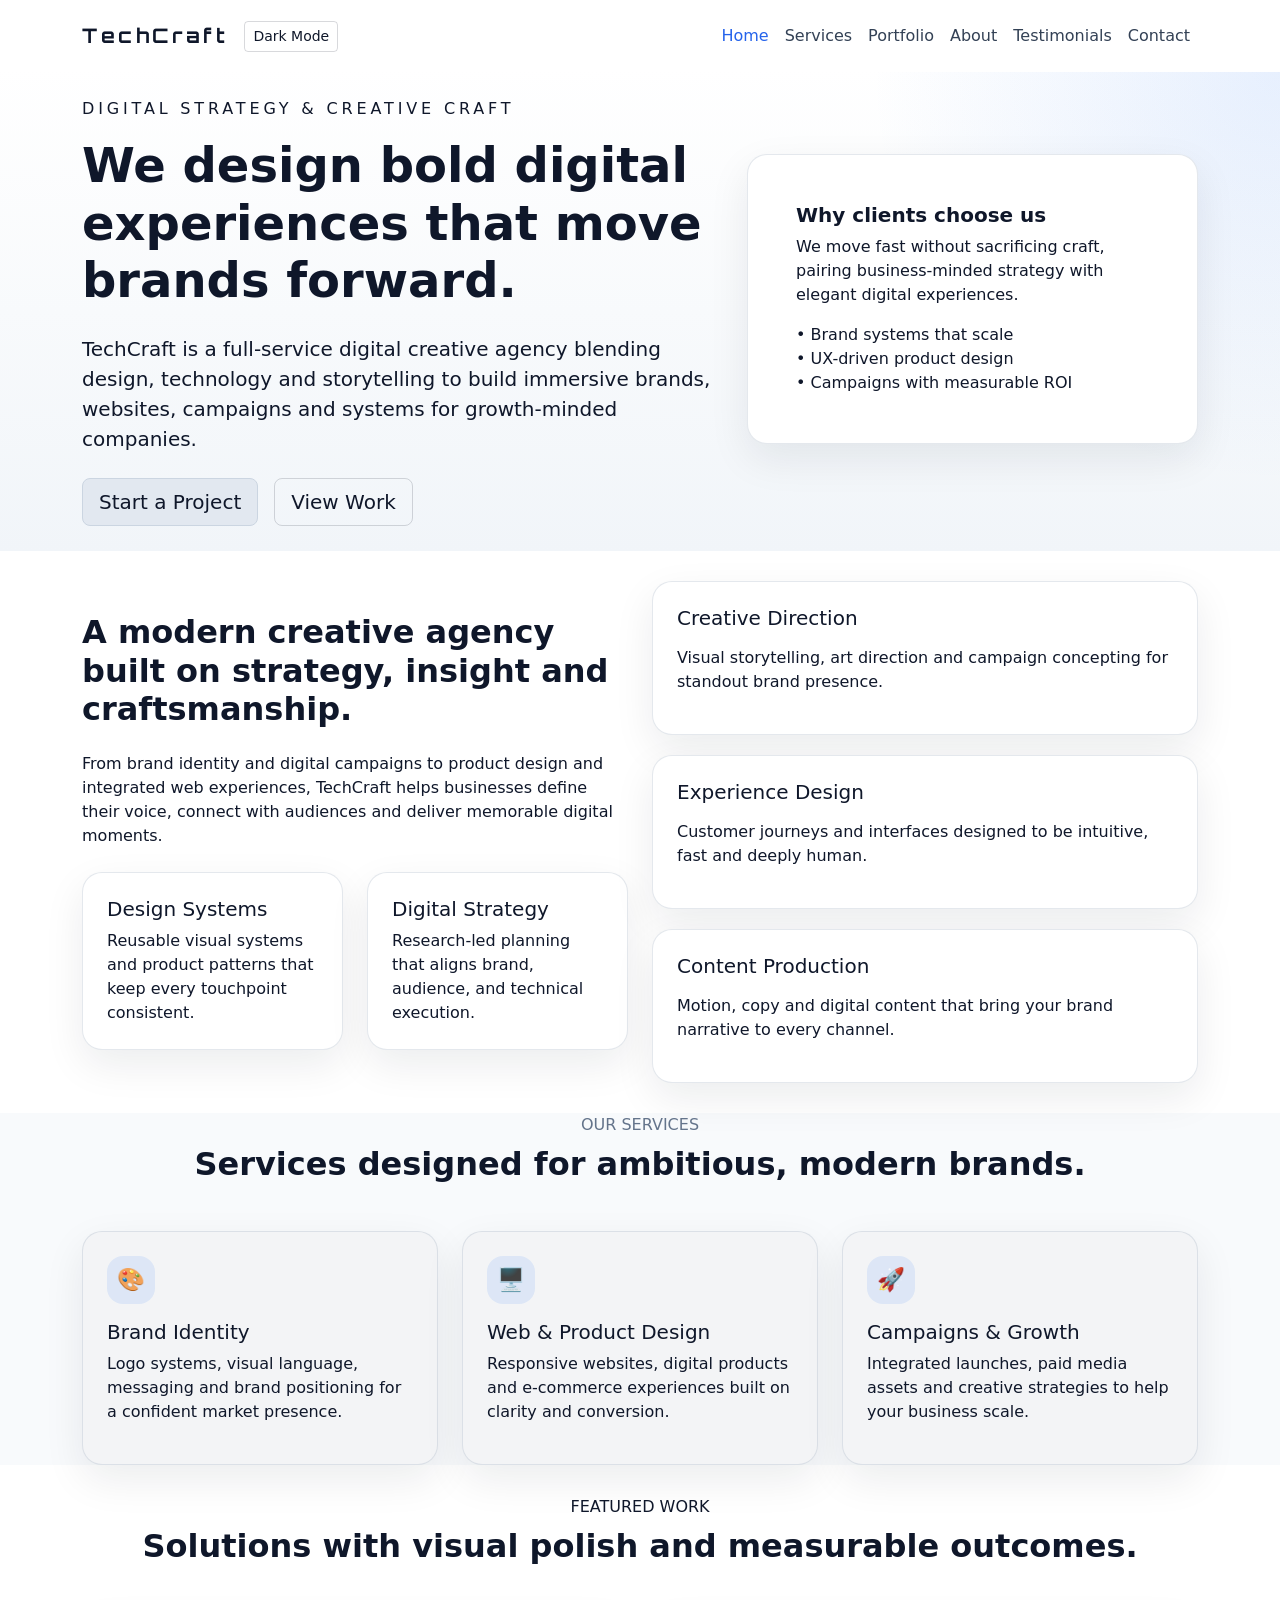
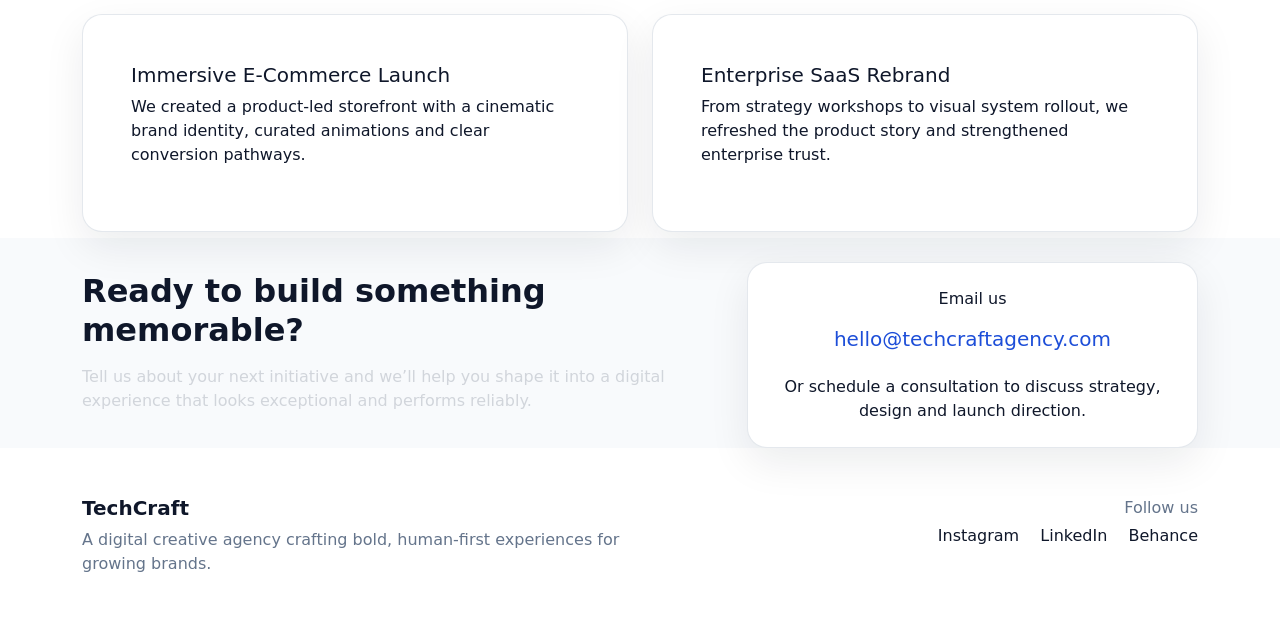
==== index.html @ 0f775f2a "Update navigation links to point to specific HTML files for consistency" ====
<!DOCTYPE html>
<html lang="en">

<head>
  <meta charset="UTF-8">
  <meta name="viewport" content="width=device-width, initial-scale=1.0">

  <title>TechCraft | Digital Creative Agency</title>

  <link rel="stylesheet" href="styles.css">
  <link rel="stylesheet" href="https://cdn.jsdelivr.net/npm/bootstrap@5.3.3/dist/css/bootstrap.min.css" />
  <link rel="preconnect" href="https://fonts.googleapis.com" />
  <link rel="preconnect" href="https://fonts.gstatic.com" crossorigin />
  <link href="https://fonts.googleapis.com/css2?family=Orbitron:wght@400;700;900&family=Inter:wght@400;500;600&display=swap" rel="stylesheet" />
</head>

<body>
  <header class="navbar navbar-expand-lg navbar-dark bg-dark py-3">
    <div class="container">
      <a class="navbar-brand fw-bold text-white" href="#">TechCraft</a>
      <button id="theme-toggle" class="btn btn-outline-light btn-sm me-3" type="button">Light Mode</button>
      <button class="navbar-toggler" type="button" data-bs-toggle="collapse" data-bs-target="#navbarNav" aria-controls="#navbarNav" aria-expanded="false" aria-label="Toggle navigation">
        <span class="navbar-toggler-icon"></span>
      </button>
      <div class="collapse navbar-collapse" id="navbarNav">
        <ul class="navbar-nav ms-auto">
          <li class="nav-item">
            <a class="nav-link active" href="#">Home</a>
          </li>
          <li class="nav-item">
            <a class="nav-link" href="services.html">Services</a>
          </li>
          <li class="nav-item">
            <a class="nav-link" href="portfolio.html">Portfolio</a>
          </li>
          <li class="nav-item">
            <a class="nav-link" href="about.html">About</a>
          </li>
          <li class="nav-item">
            <a class="nav-link" href="testimonials.html">Testimonials</a>
          </li>
          <li class="nav-item">
            <a class="nav-link" href="contacts.html">Contact</a>
          </li>
        </ul>
      </div>
    </div>
  </header>

  <main>
    <section class="hero text-white">
      <div class="container py-6">
        <div class="row align-items-center">
          <div class="col-lg-7">
            <p class="text-uppercase letter-spacing-2 mb-3 text-secondary" style="padding-top: 25px; ">Digital Strategy & Creative Craft</p>
            <h1 class="display-5 fw-bold mb-4">We design bold digital experiences that move brands forward.</h1>
            <p class="lead mb-4">TechCraft is a full-service digital creative agency blending design, technology and storytelling to build immersive brands, websites, campaigns and systems for growth-minded companies.</p>
            <div class="d-flex gap-3 flex-column flex-sm-row" style="padding-bottom: 25px; ">
              <a href="#contact" class="btn btn-primary btn-lg">Start a Project</a>
              <a href="#portfolio" class="btn btn-outline-light btn-lg">View Work</a>
            </div>
          </div>
          <div class="col-lg-5 mt-5 mt-lg-0">
            <div class="tile floating p-5 text-dark" >
              <h5 class="fw-semibold">Why clients choose us</h5>
              <p>We move fast without sacrificing craft, pairing business-minded strategy with elegant digital experiences.</p>
              <ul class="list-unstyled mb-0">
                <li>• Brand systems that scale</li>
                <li>• UX-driven product design</li>
                <li>• Campaigns with measurable ROI</li>
              </ul>
            </div>
          </div>
        </div>
      </div>
    </section>

    <section id="about" class="bg-white">
      <div class="container">
        <div class="row align-items-center gy-5">
          <div class="col-lg-6">
            <h2 class="fw-bold mb-4">A modern creative agency built on strategy, insight and craftsmanship.</h2>
            <p class="mb-4">From brand identity and digital campaigns to product design and integrated web experiences, TechCraft helps businesses define their voice, connect with audiences and deliver memorable digital moments.</p>
            <div class="row g-4">
              <div class="col-md-6">
                <div class="tile p-4">
                  <h5 class="mb-2">Design Systems</h5>
                  <p class="mb-0">Reusable visual systems and product patterns that keep every touchpoint consistent.</p>
                </div>
              </div>
              <div class="col-md-6">
                <div class="tile p-4">
                  <h5 class="mb-2">Digital Strategy</h5>
                  <p class="mb-0">Research-led planning that aligns brand, audience, and technical execution.</p>
                </div>
              </div>
            </div>
          </div>
          <div class="col-lg-6">
            <div class="featured-tiles">
              <div class="tile p-4">
                <h5 class="mb-3">Creative Direction</h5>
                <p>Visual storytelling, art direction and campaign concepting for standout brand presence.</p>
              </div>
              <div class="tile p-4">
                <h5 class="mb-3">Experience Design</h5>
                <p>Customer journeys and interfaces designed to be intuitive, fast and deeply human.</p>
              </div>
              <div class="tile p-4">
                <h5 class="mb-3">Content Production</h5>
                <p>Motion, copy and digital content that bring your brand narrative to every channel.</p>
              </div>
            </div>
          </div>
        </div>
      </div>
    </section>
  
  
    
    <section id="services" class="bg-light">
      <div class="container">
        <div class="text-center mb-5">
          <p class="text-uppercase text-secondary mb-2">Our services</p>
          <h2 class="fw-bold">Services designed for ambitious, modern brands.</h2>
        </div>
        <div class="row gy-4">
          <div class="col-lg-4">
            <div class="tile service-card h-100 p-4">
              <div class="mb-3 icon">🎨</div>
              <h5>Brand Identity</h5>
              <p>Logo systems, visual language, messaging and brand positioning for a confident market presence.</p>
            </div>
          </div>
          <div class="col-lg-4">
            <div class="tile service-card h-100 p-4">
              <div class="mb-3 icon">🖥️</div>
              <h5>Web & Product Design</h5>
              <p>Responsive websites, digital products and e-commerce experiences built on clarity and conversion.</p>
            </div>
          </div>
          <div class="col-lg-4">
            <div class="tile service-card h-100 p-4">
              <div class="mb-3 icon">🚀</div>
              <h5>Campaigns & Growth</h5>
              <p>Integrated launches, paid media assets and creative strategies to help your business scale.</p>
            </div>
          </div>
        </div>
      </div>
    </section>

    <section id="portfolio" class="bg-white">
      <div class="container">
        <div class="text-center mb-5">
          <p class="text-uppercase text-secondary mb-2">Featured work</p>
          <h2 class="fw-bold">Solutions with visual polish and measurable outcomes.</h2>
        </div>
        <div class="row g-4">
          <div class="col-md-6">
            <div class="tile p-5">
              <h5>Immersive E-Commerce Launch</h5>
              <p>We created a product-led storefront with a cinematic brand identity, curated animations and clear conversion pathways.</p>
            </div>
          </div>
          <div class="col-md-6">
            <div class="tile p-5">
              <h5>Enterprise SaaS Rebrand</h5>
              <p>From strategy workshops to visual system rollout, we refreshed the product story and strengthened enterprise trust.</p>
            </div>
          </div>
        </div>
      </div>
    </section>

    <section id="contact" class="bg-light">
      <div class="container">
        <div class="row align-items-center gy-4">
          <div class="col-lg-7">
            <h2 class="fw-bold mb-3">Ready to build something memorable?</h2>
            <p class="mb-4">Tell us about your next initiative and we’ll help you shape it into a digital experience that looks exceptional and performs reliably.</p>
          </div>
          <div class="col-lg-5">
            <div class="tile p-4 text-center">
              <p class="mb-3 text-secondary">Email us</p>
              <a href="mailto:hello@techcraftagency.com" class="d-block h5 text-decoration-none">hello@techcraftagency.com</a>
              <p class="mt-4 mb-0">Or schedule a consultation to discuss strategy, design and launch direction.</p>
            </div>
          </div>
        </div>
      </div>
    </section>
  </main>

  <footer class="py-5 bg-dark text-white">
    <div class="container">
      <div class="row gy-4">
        <div class="col-md-6">
          <h5 class="fw-bold">TechCraft</h5>
          <p class="text-secondary mb-0">A digital creative agency crafting bold, human-first experiences for growing brands.</p>
        </div>
        <div class="col-md-6 text-md-end">
          <p class="mb-1 text-secondary">Follow us</p>
          <a href="#" class="text-white text-decoration-none me-3">Instagram</a>
          <a href="#" class="text-white text-decoration-none me-3">LinkedIn</a>
          <a href="#" class="text-white text-decoration-none">Behance</a>
        </div>
      </div>
    </div>
  </footer>

  <script src="theme.js"></script>
  <script src="https://cdn.jsdelivr.net/npm/bootstrap@5.3.3/dist/js/bootstrap.bundle.min.js"></script>
</body>

</html>
---- styles.css ----
:root {
  font-family: 'Inter', sans-serif;
  background-color: #090b13;
  color: #eef2ff;
}

html, body {
  margin: 0;
  padding: 0;
  min-height: 100%;
}

body {
  background: linear-gradient(180deg, #05070f 0%, #111827 100%);
}

.navbar-brand {
  font-family: 'Orbitron', sans-serif;
  letter-spacing: 0.18em;
}

.hero {
  background: linear-gradient(180deg, rgba(15, 23, 42, 0.96), rgba(7, 10, 20, 0.95));
  position: relative;
  overflow: hidden;
}

.hero::before {
  content: "";
  position: absolute;
  inset: 0;
  background: radial-gradient(circle at top right, rgba(56, 189, 248, 0.16), transparent 30%);
  pointer-events: none;
}

.hero .container {
  position: relative;
  z-index: 1;
}

body {
  color: #e2e8f0;
}

h1, h2, h3, h4, h5, h6 {
  color: #f8fafc;
}

p, li, a {
  color: #d1d5db;
}

a {
  color: #3b82f6;
}

a:hover {
  color: #60a5fa;
}

.letter-spacing-2 {
  letter-spacing: 0.24em;
}

.tile {
  background: rgba(255, 255, 255, 0.08);
  border: 1px solid rgba(255, 255, 255, 0.08);
  border-radius: 1.25rem;
  box-shadow: 0 30px 70px rgba(15, 23, 42, 0.25);
}

.tile p,
.tile h5 {
  color: #f8fafc;
}

.tile.floating {
  transform: translateY(-12px);
  transition: transform 0.35s ease;
}

.tile.floating:hover {
  transform: translateY(-18px);
}

.featured-tiles {
  display: grid;
  gap: 1.25rem;
}

.service-card {
  background: linear-gradient(180deg, rgba(255, 255, 255, 0.08), rgba(255, 255, 255, 0.05));
}

.service-card h5,
.service-card p {
  color: #e5e7eb;
}

.icon {
  background: rgba(59, 130, 246, 0.12);
  display: inline-flex;
  align-items: center;
  justify-content: center;
  width: 3rem;
  height: 3rem;
  border-radius: 1rem;
  font-size: 1.4rem;
}

.bg-light {
  background-color: #0f172a !important;
}

.bg-white {
  background-color: transparent !important;
  padding-bottom: 30px;
  padding-top: 30px;
}

.bg-white,
.bg-white h1,
.bg-white h2,
.bg-white h3,
.bg-white h4,
.bg-white h5,
.bg-white h6,
.bg-white p,
.bg-white li,
.bg-white a,
.bg-white .text-secondary,
.bg-white .tile p,
.bg-white .tile h5 {
  color: #0f172a !important;
}

.text-secondary {
  color: #94a3b8 !important;
}

footer {
  background: #020617;
}

footer a {
  color: #ffffff;
}

footer a:hover {
  color: #60a5fa;
}

.light-mode {
  background: linear-gradient(180deg, #f8fafc 0%, #e2e8f0 100%);
  color: #0f172a;
}

.light-mode .hero {
  background: linear-gradient(180deg, rgba(255, 255, 255, 0.98), rgba(241, 245, 249, 0.95));
}

.light-mode .hero::before {
  background: radial-gradient(circle at top right, rgba(59, 130, 246, 0.12), transparent 30%);
}

.light-mode .navbar,
.light-mode .footer,
.light-mode .bg-dark {
  background-color: #ffffff !important;
}

.light-mode .navbar-brand,
.light-mode .nav-link,
.light-mode .text-white {
  color: #0f172a !important;
}

.light-mode .nav-link.active {
  color: #2563eb !important;
}

.light-mode .nav-link {
  color: #334155 !important;
}

.light-mode .hero,
.light-mode .hero .lead,
.light-mode .hero h1,
.light-mode .hero p,
.light-mode .hero li,
.light-mode .hero .btn-primary {
  color: #0f172a !important;
}

.light-mode .hero .btn-primary {
  background-color: #e2e8f0;
  border-color: #cbd5e1;
  color: #0f172a !important;
}

.light-mode .hero .btn-primary:hover {
  background-color: #d1d5db;
}

.light-mode .bg-white,
.light-mode .bg-white p,
.light-mode .bg-white h1,
.light-mode .bg-white h2,
.light-mode .bg-white h3,
.light-mode .bg-white h4,
.light-mode .bg-white h5,
.light-mode .bg-white h6,
.light-mode .bg-white li,
.light-mode .bg-white span {
  color: #0f172a !important;
}

.light-mode .tile {
  background: #ffffff;
  border-color: rgba(148, 163, 184, 0.25);
  box-shadow: 0 15px 40px rgba(15, 23, 42, 0.08);
}

.light-mode .tile p,
.light-mode .tile h5 {
  color: #0f172a;
}

.light-mode .service-card {
  background: #f3f4f6;
}

.light-mode .text-secondary {
  color: #64748b !important;
}

.light-mode a {
  color: #1d4ed8;
}

.light-mode a:hover {
  color: #2563eb;
}

.light-mode .btn-outline-light {
  color: #0f172a;
  border-color: rgba(15, 23, 42, 0.16);
}

.light-mode .btn-outline-light:hover {
  background-color: rgba(15, 23, 42, 0.06);
}

.light-mode .bg-light {
  background-color: #f8fafc !important;
}

.light-mode .bg-white {
  background-color: #ffffff !important;
}

.light-mode .bg-white h1,
.light-mode .bg-white h2,
.light-mode .bg-white h3,
.light-mode .bg-white h4,
.light-mode .bg-white h5,
.light-mode .bg-white h6,
.light-mode .bg-white p,
.light-mode .bg-white li,
.light-mode .bg-white a,
.light-mode .bg-white .text-secondary,
.light-mode .bg-white .tile p,
.light-mode .bg-white .tile h5,
.light-mode .bg-white .lead,
.light-mode .bg-white .display-5 {
  color: #0f172a !important;
}

.light-mode .bg-white .tile {
  background: #ffffff;
}

.light-mode .tile p,
.light-mode .tile h5 {
  color: #0f172a !important;
}

.light-mode footer {
  background: #020617;
}

.btn-primary {
  background-color: #2563eb;
  border-color: #2563eb;
}

.btn-outline-light {
  color: #f8fafc;
  border-color: rgba(248, 250, 252, 0.32);
}

.btn-outline-light:hover {
  background-color: rgba(248, 250, 252, 0.08);
}

.container .row align-items-center gy-5 {
    color: #000000;
    
}



@media (max-width: 767px) {
  .hero {
    padding-top: 3rem;
    padding-bottom: 3rem;
  }
}
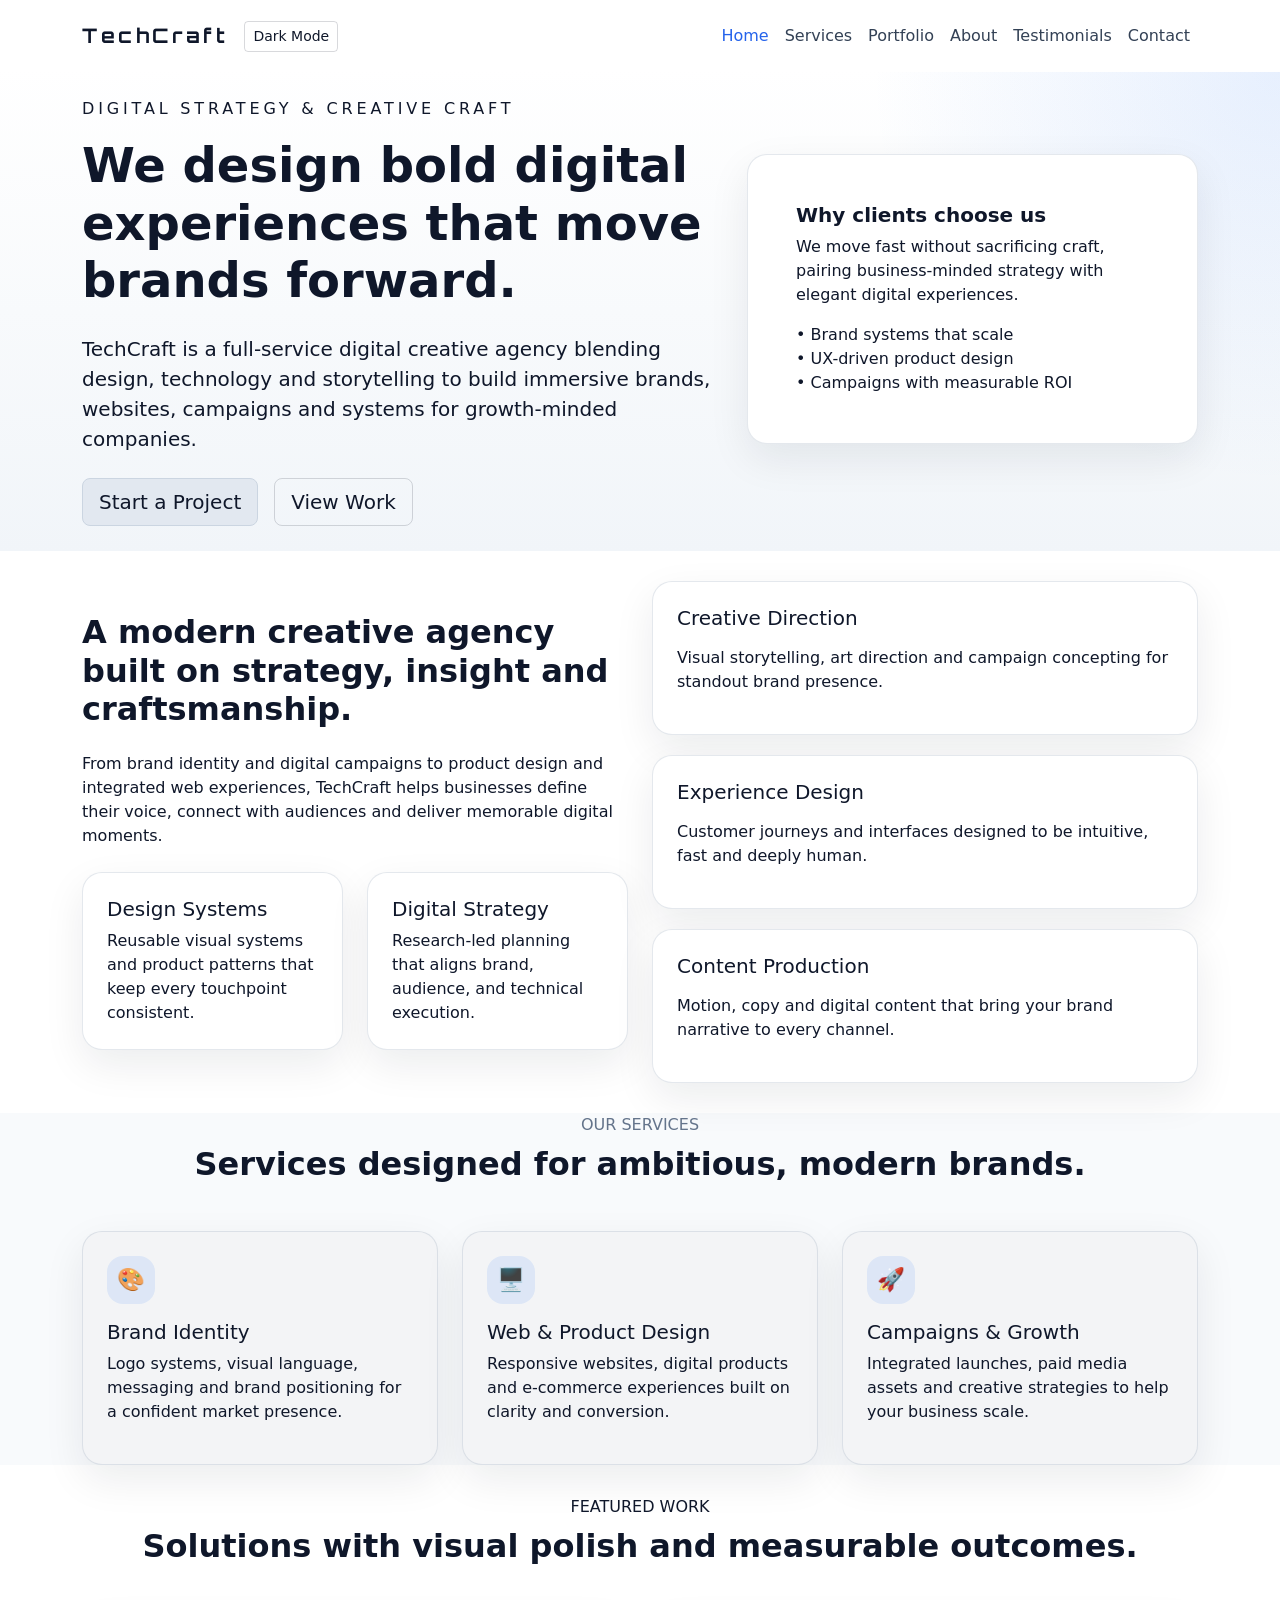
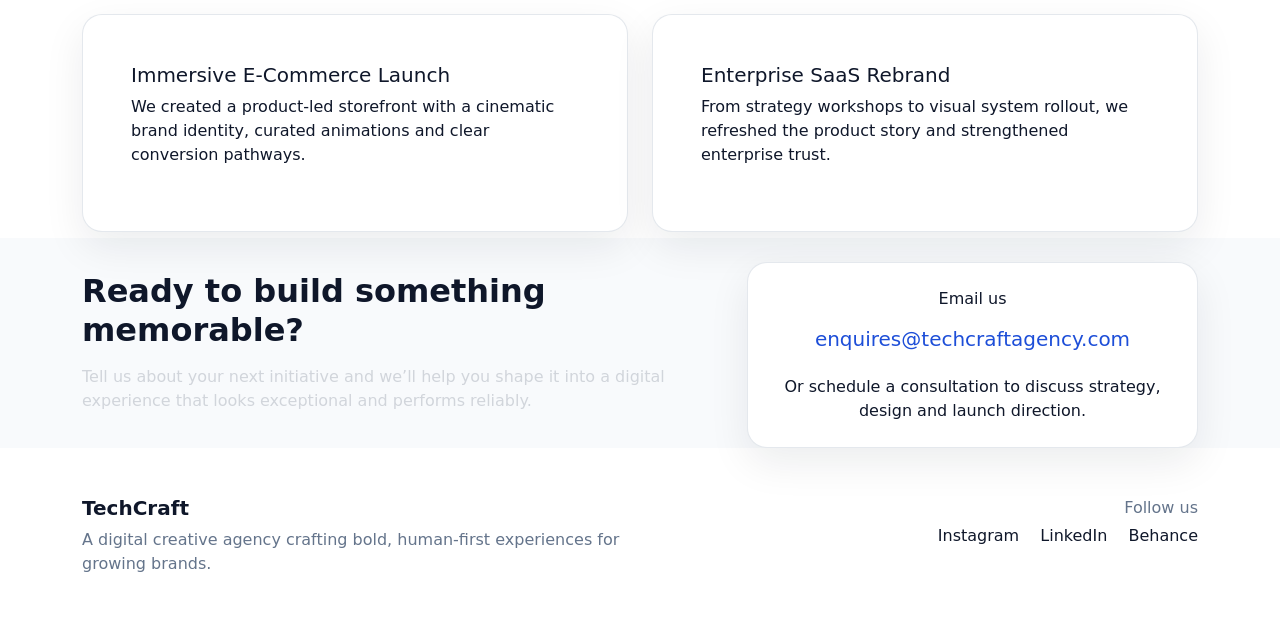
==== commit 3bcb65f4: "Update contact email address for inquiries" ====
--- a/index.html
+++ b/index.html
@@ -183,7 +183,7 @@
           <div class="col-lg-5">
             <div class="tile p-4 text-center">
               <p class="mb-3 text-secondary">Email us</p>
-              <a href="mailto:hello@techcraftagency.com" class="d-block h5 text-decoration-none">hello@techcraftagency.com</a>
+              <a href="mailto:enquires@techcraftagency.com" class="d-block h5 text-decoration-none">enquires@techcraftagency.com</a>
               <p class="mt-4 mb-0">Or schedule a consultation to discuss strategy, design and launch direction.</p>
             </div>
           </div>
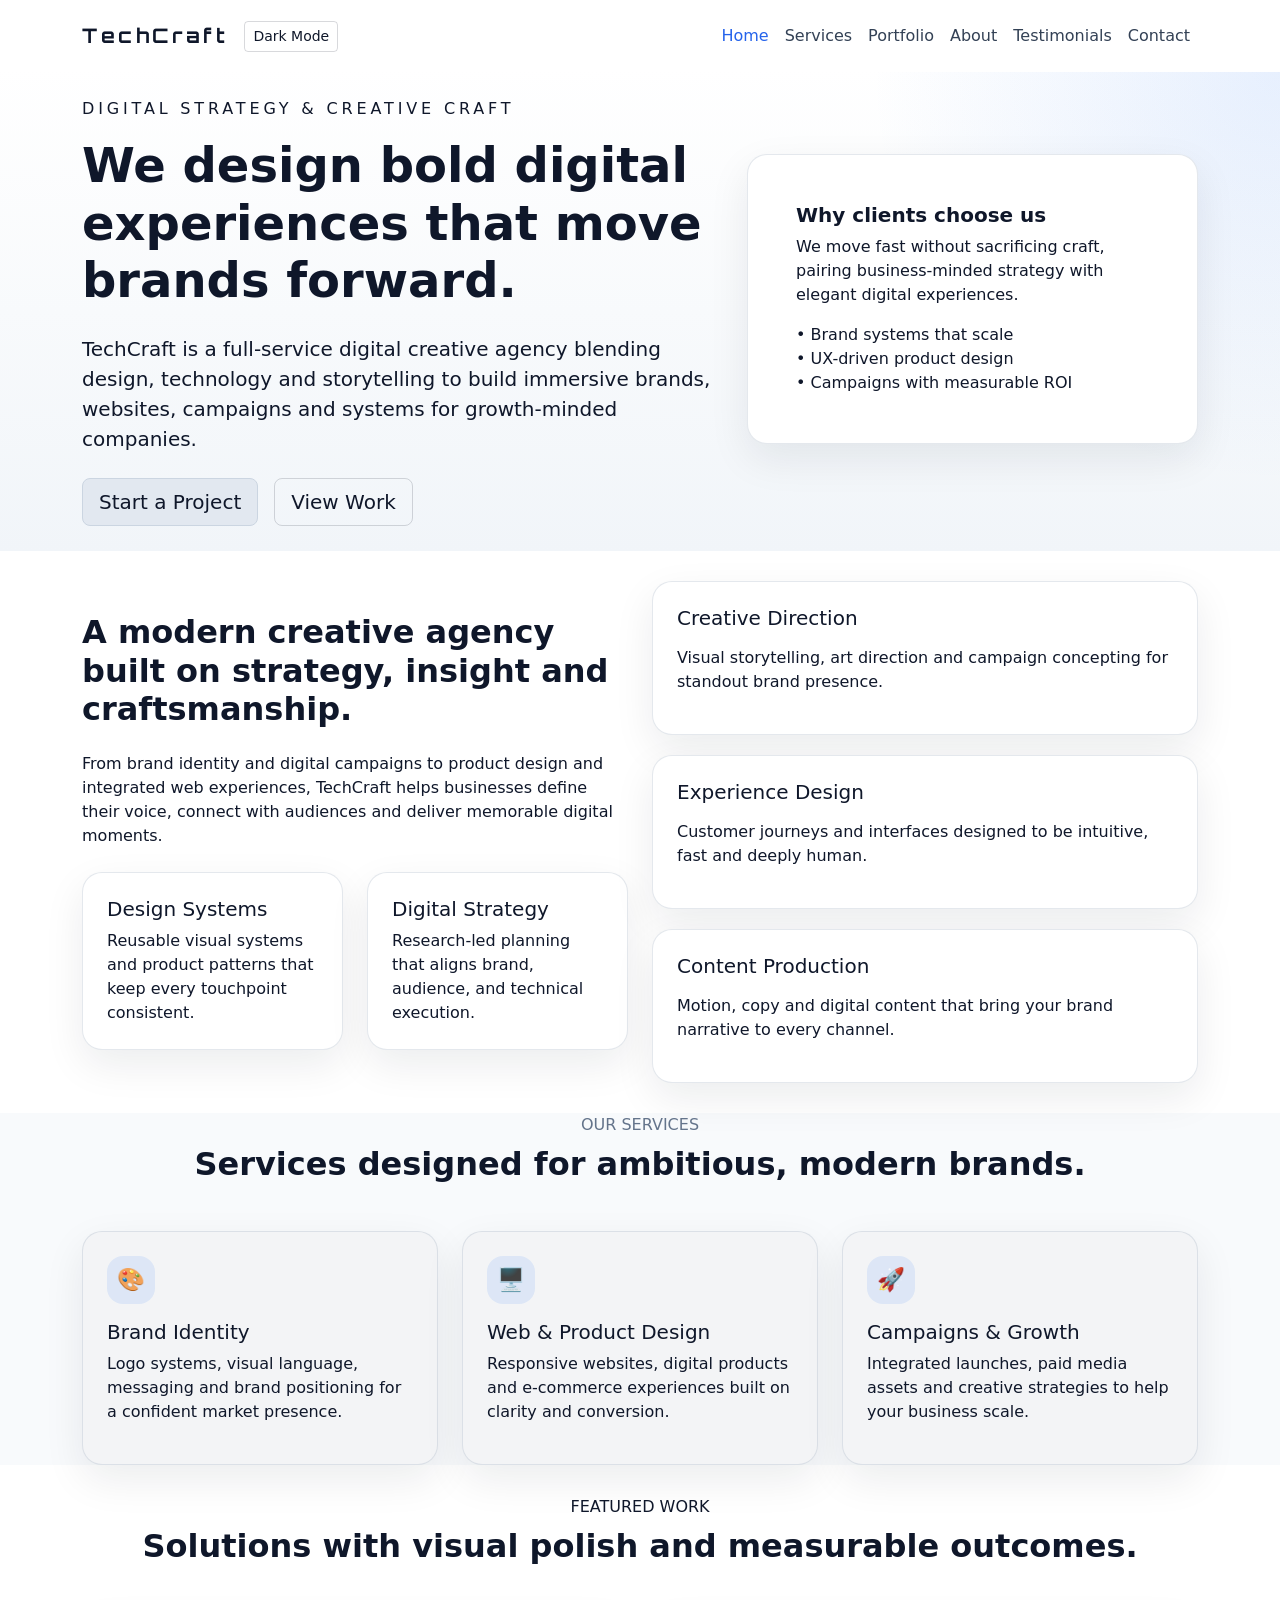
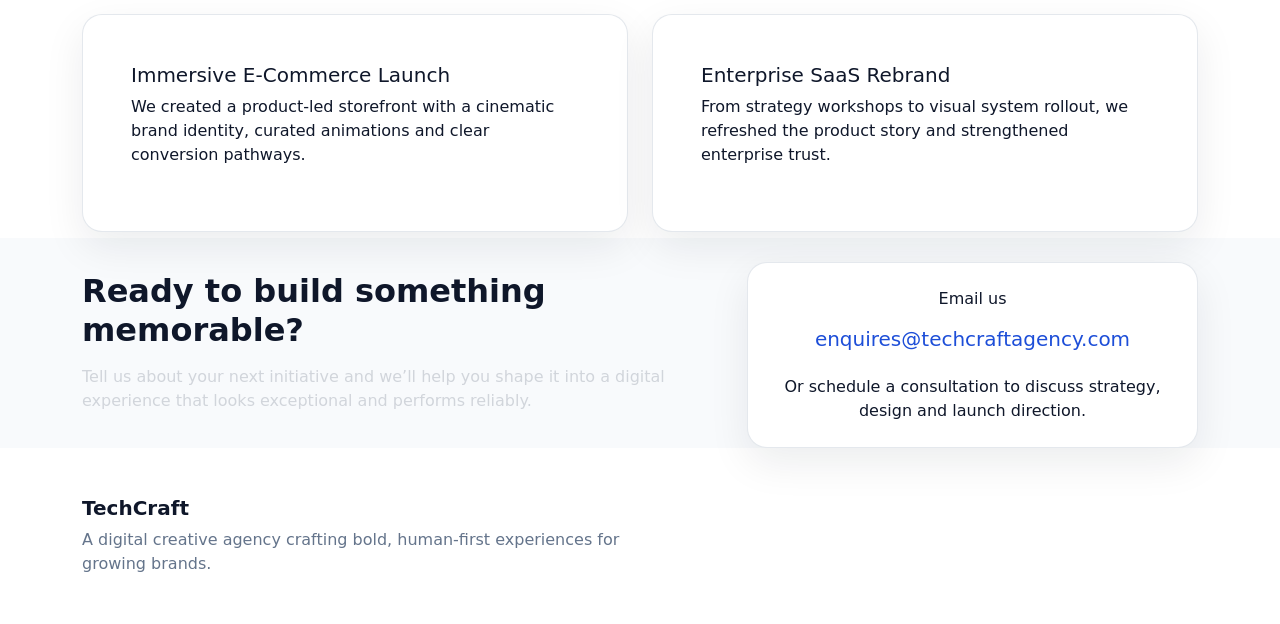
==== commit 26beb08f: "Remove social media links from footer for a cleaner design" ====
--- a/index.html
+++ b/index.html
@@ -198,14 +198,7 @@
         <div class="col-md-6">
           <h5 class="fw-bold">TechCraft</h5>
           <p class="text-secondary mb-0">A digital creative agency crafting bold, human-first experiences for growing brands.</p>
-        </div>
-        <div class="col-md-6 text-md-end">
-          <p class="mb-1 text-secondary">Follow us</p>
-          <a href="#" class="text-white text-decoration-none me-3">Instagram</a>
-          <a href="#" class="text-white text-decoration-none me-3">LinkedIn</a>
-          <a href="#" class="text-white text-decoration-none">Behance</a>
-        </div>
-      </div>
+        </div>    
     </div>
   </footer>
 
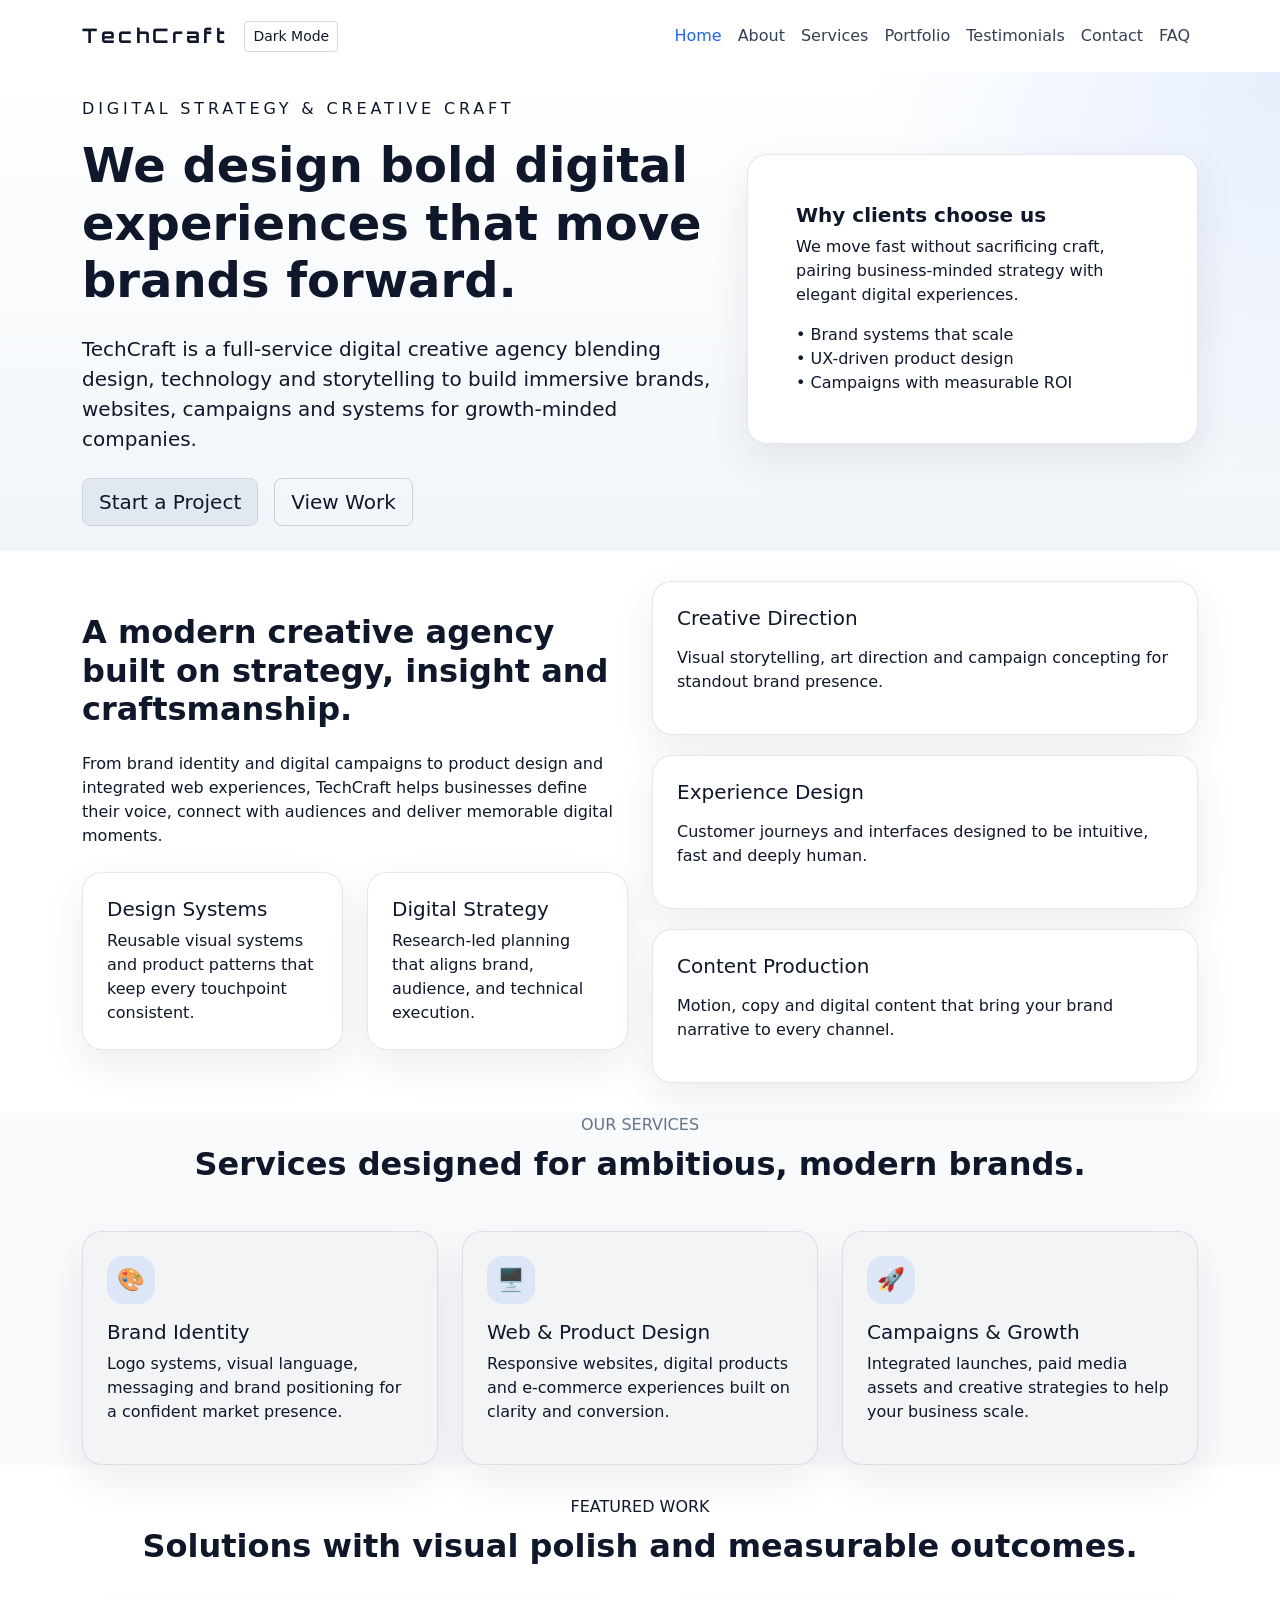
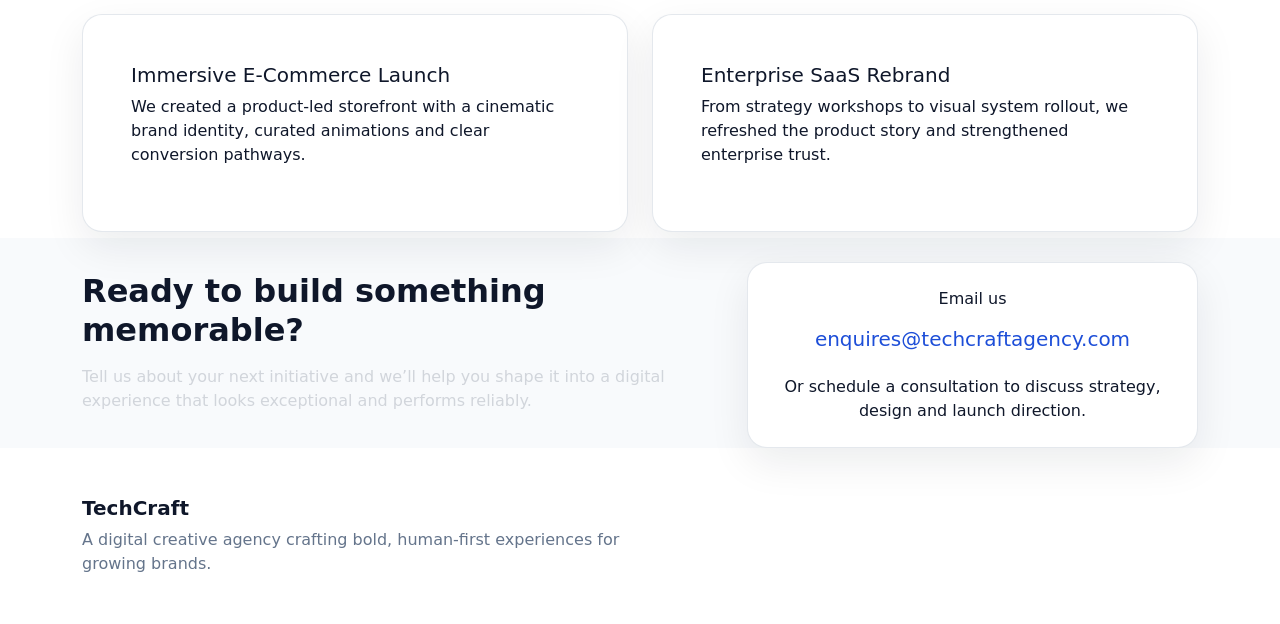
==== commit 3a645754: "Add FAQ link to navigation in index and portfolio pages" ====
--- a/index.html
+++ b/index.html
@@ -19,13 +19,16 @@
     <div class="container">
       <a class="navbar-brand fw-bold text-white" href="#">TechCraft</a>
       <button id="theme-toggle" class="btn btn-outline-light btn-sm me-3" type="button">Light Mode</button>
-      <button class="navbar-toggler" type="button" data-bs-toggle="collapse" data-bs-target="#navbarNav" aria-controls="#navbarNav" aria-expanded="false" aria-label="Toggle navigation">
+      <button class="navbar-toggler" type="button" data-bs-toggle="collapse" data-bs-target="#navbarNav" aria-controls="navbarNav" aria-expanded="false" aria-label="Toggle navigation">
         <span class="navbar-toggler-icon"></span>
       </button>
       <div class="collapse navbar-collapse" id="navbarNav">
         <ul class="navbar-nav ms-auto">
           <li class="nav-item">
-            <a class="nav-link active" href="#">Home</a>
+            <a class="nav-link active" href="index.html">Home</a>
+          </li>
+          <li class="nav-item">
+            <a class="nav-link" href="about.html">About</a>
           </li>
           <li class="nav-item">
             <a class="nav-link" href="services.html">Services</a>
@@ -34,13 +37,13 @@
             <a class="nav-link" href="portfolio.html">Portfolio</a>
           </li>
           <li class="nav-item">
-            <a class="nav-link" href="about.html">About</a>
-          </li>
-          <li class="nav-item">
             <a class="nav-link" href="testimonials.html">Testimonials</a>
           </li>
           <li class="nav-item">
             <a class="nav-link" href="contacts.html">Contact</a>
+          </li>
+          <li class="nav-item">
+            <a class="nav-link" href="faq.html">FAQ</a>
           </li>
         </ul>
       </div>
--- a/styles.css
+++ b/styles.css
@@ -39,7 +39,7 @@
 }
 
 body {
-  color: #e2e8f0;
+  color: #f1eaea;
 }
 
 h1, h2, h3, h4, h5, h6 {
@@ -130,12 +130,22 @@
 .bg-white a,
 .bg-white .text-secondary,
 .bg-white .tile p,
-.bg-white .tile h5 {
+.bg-white .tile h5,
+.bg-white .tile,
+.bg-white .tile h1,
+.bg-white .tile h2,
+.bg-white .tile h3,
+.bg-white .tile h4,
+.bg-white .tile h6,
+.bg-white .tile span,
+.bg-white .service-card,
+.bg-white .service-card h5,
+.bg-white .service-card p {
   color: #0f172a !important;
 }
 
 .text-secondary {
-  color: #94a3b8 !important;
+  color: #cbd5e1 !important;
 }
 
 footer {
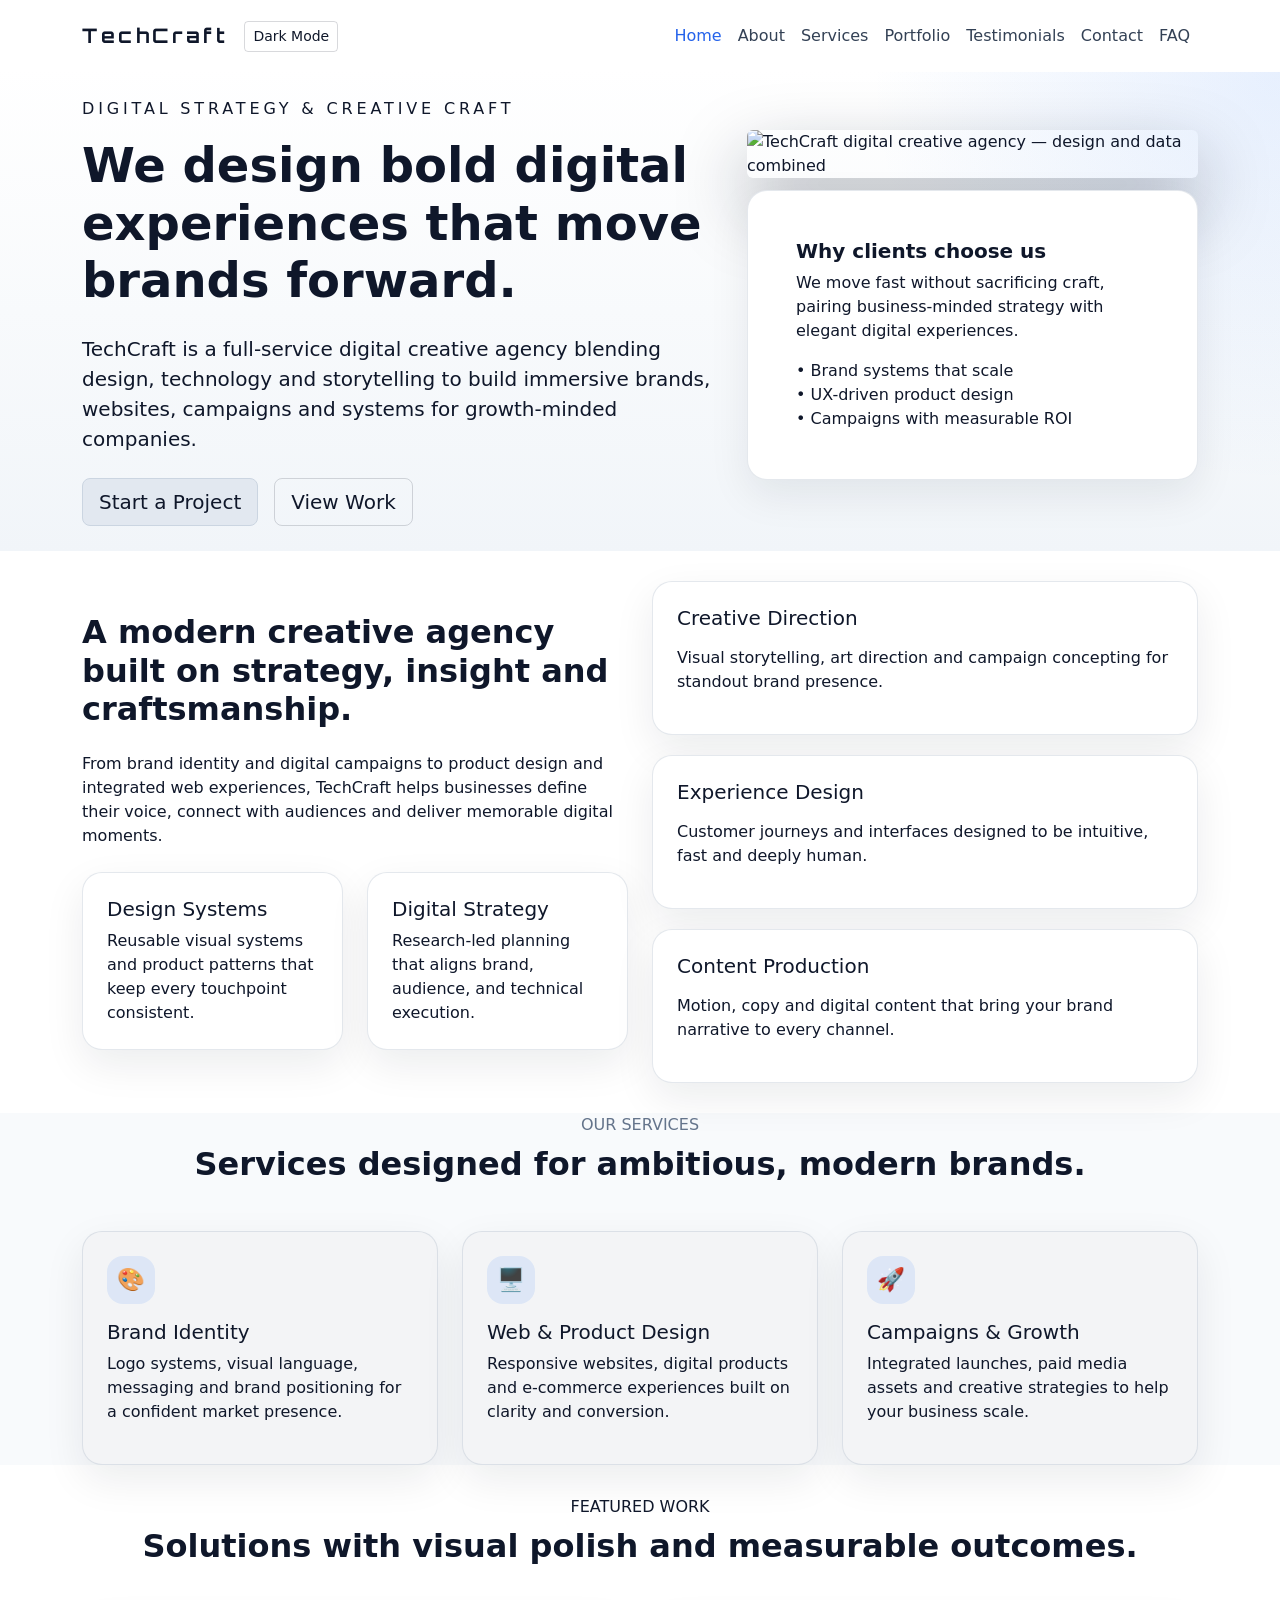
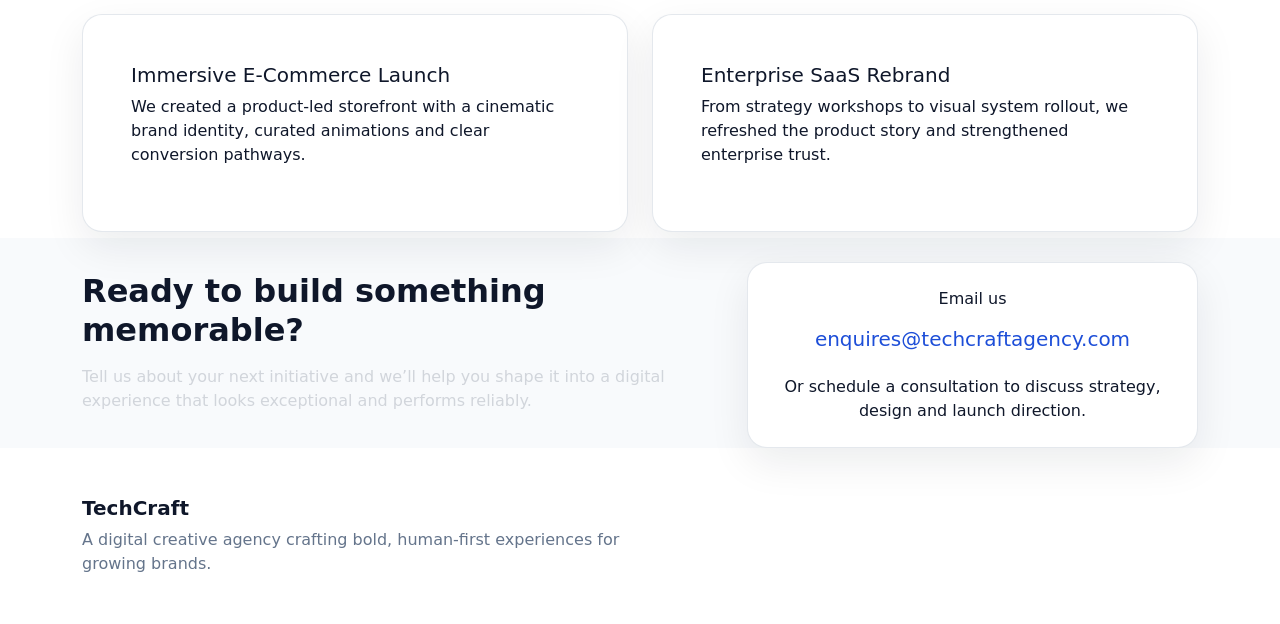
==== commit c10c62c8: "Add hero image to showcase TechCraft's digital creative agency" ====
--- a/index.html
+++ b/index.html
@@ -4,6 +4,7 @@
 <head>
   <meta charset="UTF-8">
   <meta name="viewport" content="width=device-width, initial-scale=1.0">
+  <meta name="description" content="TechCraft is a digital creative agency delivering brand, web design, and digital marketing solutions for ambitious businesses.">
 
   <title>TechCraft | Digital Creative Agency</title>
 
@@ -64,6 +65,12 @@
             </div>
           </div>
           <div class="col-lg-5 mt-5 mt-lg-0">
+            <img 
+              src="https://picsum.photos/seed/techcrafthero/600/420" 
+              alt="TechCraft digital creative agency — design and data combined"
+              class="img-fluid rounded mb-4"
+              style="border-radius: 1.25rem; box-shadow: 0 30px 70px rgba(15,23,42,0.35);"
+            >
             <div class="tile floating p-5 text-dark" >
               <h5 class="fw-semibold">Why clients choose us</h5>
               <p>We move fast without sacrificing craft, pairing business-minded strategy with elegant digital experiences.</p>
